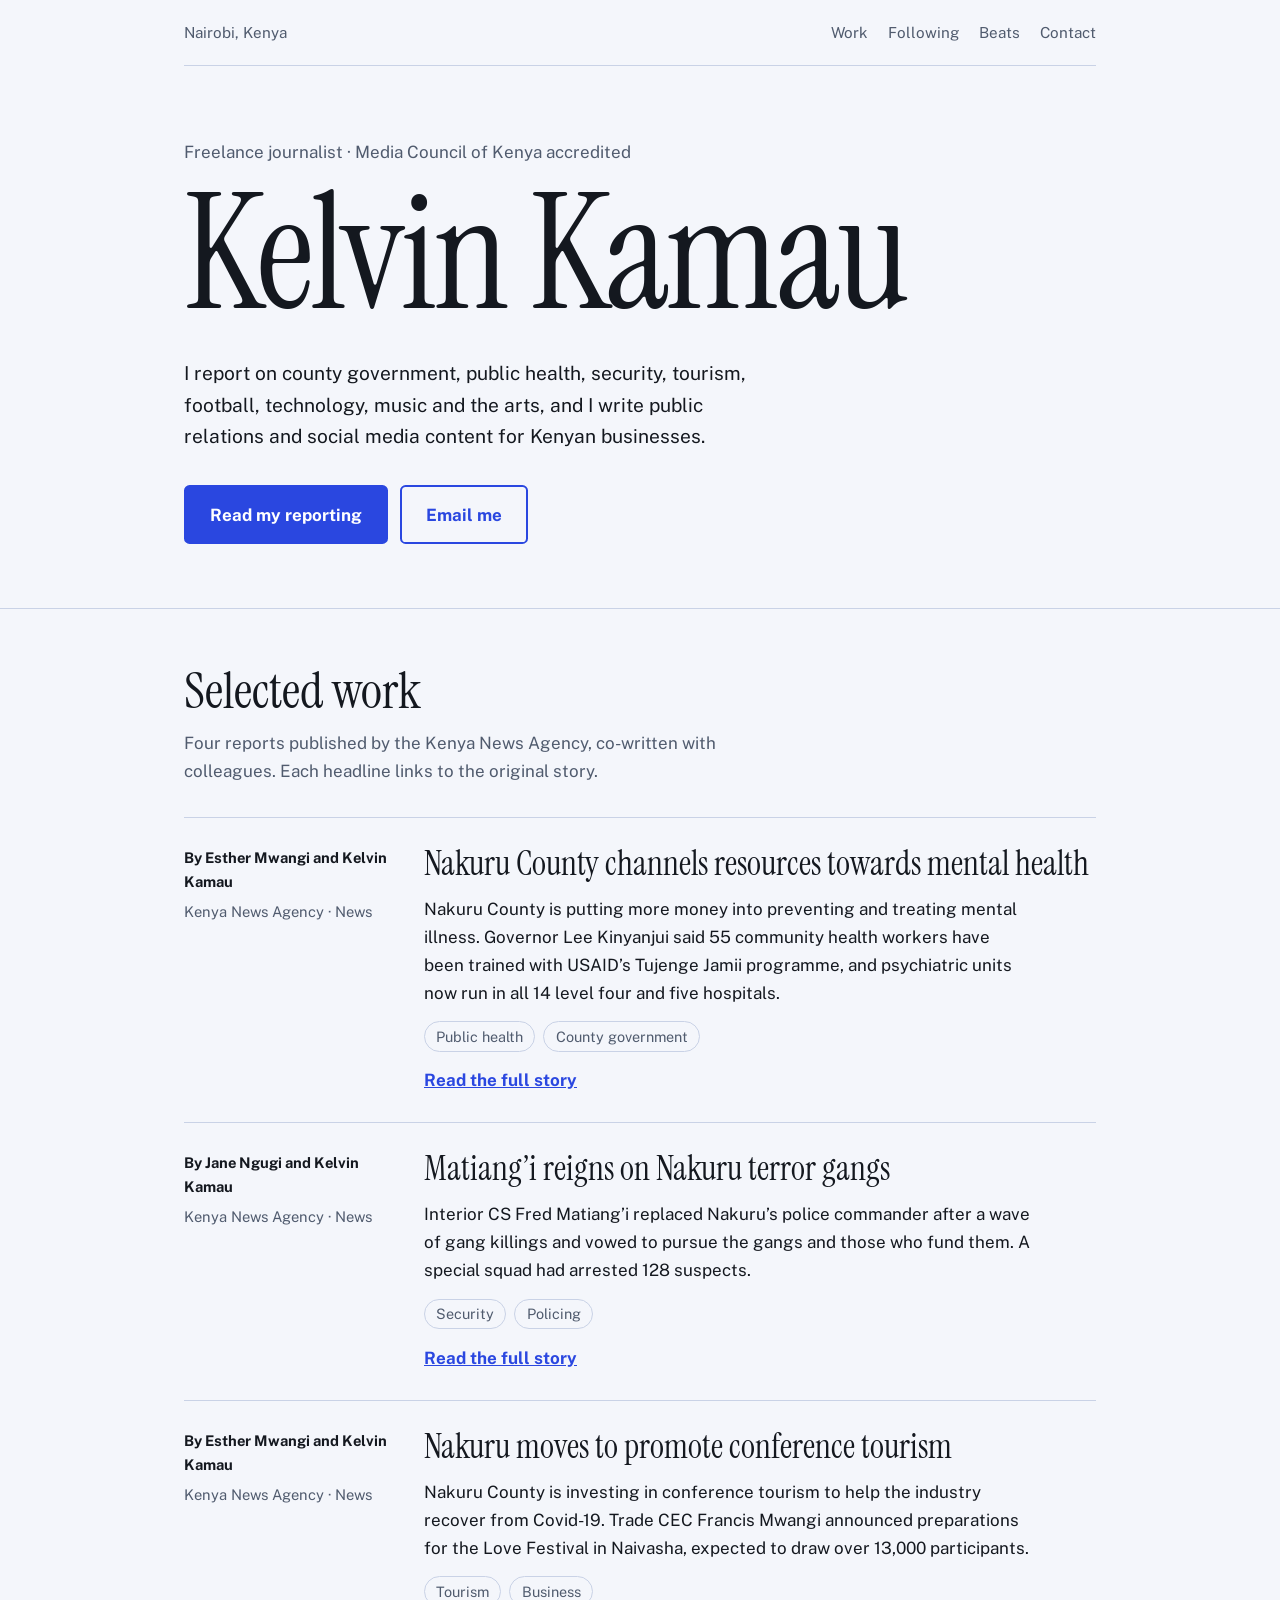
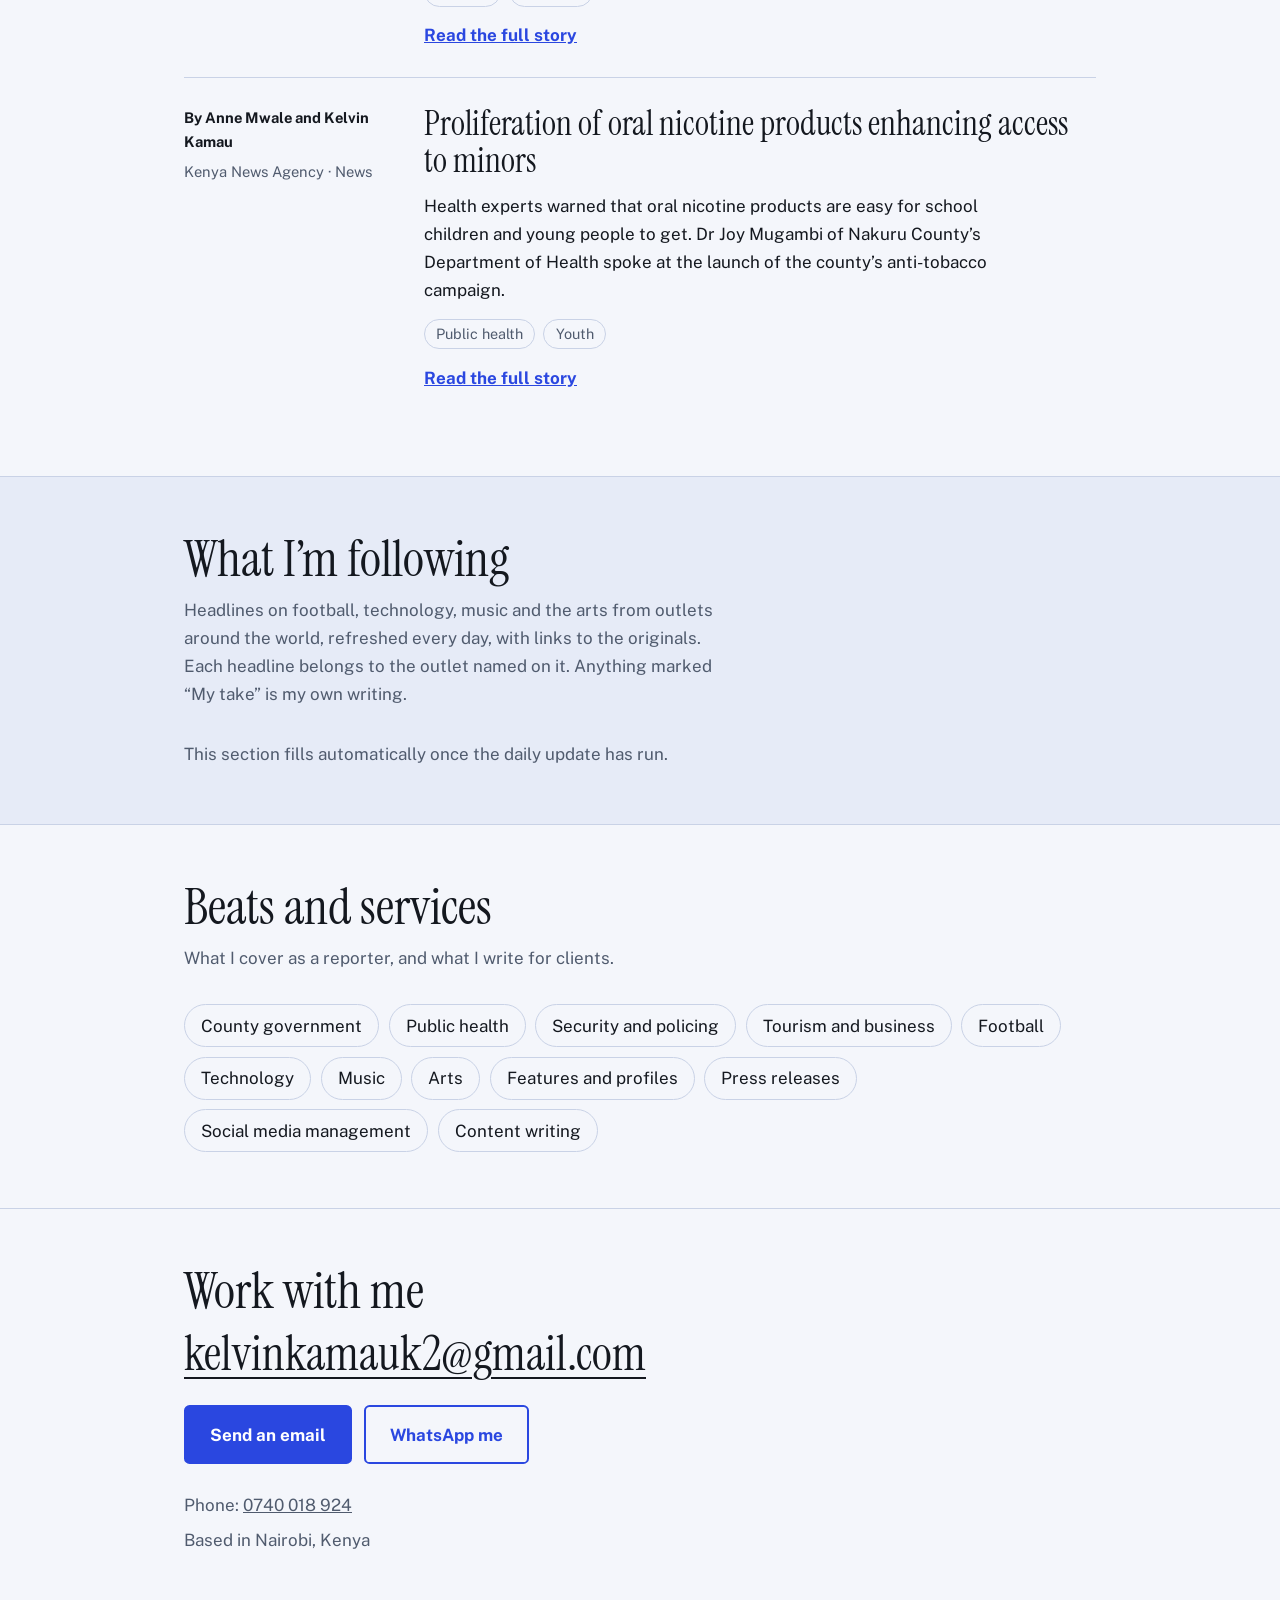
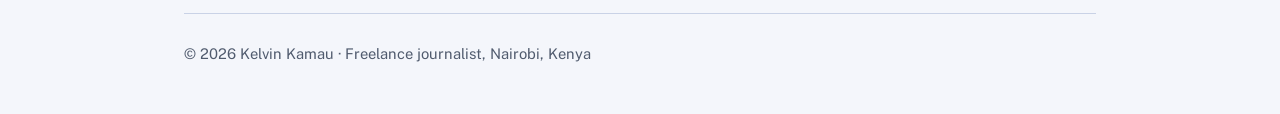
==== index (1).html @ dce63527 "Add files via upload" ====
<!DOCTYPE html>
<html lang="en">
<head>
<meta charset="utf-8">
<meta name="viewport" content="width=device-width, initial-scale=1, viewport-fit=cover">
<title>Kelvin Kamau | Freelance Journalist, Nairobi</title>
<meta name="description" content="Kelvin Kamau is an MCK-accredited freelance journalist based in Nairobi, Kenya. News, features and PR content.">
<meta name="theme-color" content="#2A47E0">
<meta property="og:type" content="website">
<meta property="og:title" content="Kelvin Kamau | Freelance Journalist, Nairobi">
<meta property="og:description" content="MCK-accredited freelance journalist in Nairobi, Kenya. News, features and PR content.">
<link rel="icon" href="data:image/svg+xml,%3Csvg xmlns='http://www.w3.org/2000/svg' viewBox='0 0 100 100'%3E%3Ctext y='.9em' font-size='90'%3E📰%3C/text%3E%3C/svg%3E">
<link rel="preconnect" href="https://fonts.googleapis.com">
<link rel="preconnect" href="https://fonts.gstatic.com" crossorigin>
<link href="https://fonts.googleapis.com/css2?family=Instrument+Serif:ital@0;1&family=Public+Sans:wght@400;500;700&display=swap" rel="stylesheet">
<link rel="stylesheet" href="style.css">
</head>
<body>
<a class="skip" href="#work">Skip to selected work</a>
<div class="wrap">
  <div class="bar">
    <span>Nairobi, Kenya</span>
    <nav aria-label="Page sections"><a href="#work">Work</a><a href="#news">Following</a><a href="#beats">Beats</a><a href="#support" id="nav-support" hidden>Support</a><a href="#contact">Contact</a></nav>
  </div>
  <header class="hero">
    <p class="role">Freelance journalist · Media Council of Kenya accredited</p>
    <h1>Kelvin Kamau</h1>
    <p class="lead">I report on county government, public health, security, tourism, football, technology, music and the arts, and I write public relations and social media content for Kenyan businesses.</p>
    <div class="btns">
      <a class="btn" href="#work">Read my reporting</a>
      <a class="btn alt" href="mailto:kelvinkamauk2@gmail.com?subject=Project%20enquiry">Email me</a>
    </div>
  </header>
</div>

<main>
<section id="work">
  <div class="wrap">
    <h2>Selected work</h2>
    <p class="sub">Four reports published by the Kenya News Agency, co-written with colleagues. Each headline links to the original story.</p>
    <p id="status" class="status" role="status"></p>
    <div class="chips" id="work-chips" aria-label="Filter my stories"></div>
    <div id="stories"></div>
    <noscript>
      <ul>
        <li><a href="https://www.kenyanews.go.ke/nakuru-county-channels-resources-towards-mental-health/">Nakuru County channels resources towards mental health</a></li>
        <li><a href="https://www.kenyanews.go.ke/kasarani-ocpd-appointed-nakuru-commander-over-escalating-criminal-activities/">Matiang’i reigns on Nakuru terror gangs</a></li>
        <li><a href="https://www.kenyanews.go.ke/nakuru-moves-to-promote-conference-tourism/">Nakuru moves to promote conference tourism</a></li>
        <li><a href="https://www.kenyanews.go.ke/proliferation-of-oral-nicotine-products-enhancing-access-to-minors/">Proliferation of oral nicotine products enhancing access to minors</a></li>
      </ul>
    </noscript>
  </div>
</section>

<section class="panel" id="news">
  <div class="wrap">
    <h2>What I’m following</h2>
    <p class="sub">Headlines on football, technology, music and the arts from outlets around the world, refreshed every day, with links to the originals. Each headline belongs to the outlet named on it. Anything marked “My take” is my own writing.</p>
    <p id="news-updated" class="status"></p>
    <div class="chips" id="news-chips" aria-label="Filter the headlines"></div>
    <div id="news-list"></div>
  </div>
</section>

<section id="beats">
  <div class="wrap">
    <h2>Beats and services</h2>
    <p class="sub">What I cover as a reporter, and what I write for clients.</p>
    <ul class="beats">
      <li>County government</li><li>Public health</li><li>Security and policing</li><li>Tourism and business</li><li>Football</li><li>Technology</li><li>Music</li><li>Arts</li><li>Features and profiles</li><li>Press releases</li><li>Social media management</li><li>Content writing</li>
    </ul>
  </div>
</section>

<section class="panel" id="support" hidden>
  <div class="wrap">
    <h2>Support my work</h2>
    <p class="sub">If my reporting or my daily news picks help you, you can leave a tip. It's optional and always appreciated.</p>
    <div class="donate" id="donate-options"></div>
  </div>
</section>

<section class="contact" id="contact">
  <div class="wrap">
    <h2>Work with me</h2>
    <p class="big"><a href="mailto:kelvinkamauk2@gmail.com?subject=Project%20enquiry">kelvinkamauk2@gmail.com</a></p>
    <div class="btns">
      <a class="btn" href="mailto:kelvinkamauk2@gmail.com?subject=Project%20enquiry">Send an email</a>
      <a class="btn alt" href="https://wa.me/254740018924" target="_blank" rel="noopener">WhatsApp me</a>
    </div>
    <ul>
      <li>Phone: <a href="tel:+254740018924">0740 018 924</a></li>
      <li>Based in Nairobi, Kenya</li>
    </ul>
  </div>
</section>
</main>

<div class="wrap"><footer>© 2026 Kelvin Kamau · Freelance journalist, Nairobi, Kenya</footer></div>

<script src="script.js" defer></script>
</body>
</html>
---- style.css ----
:root{
  --bg:#F4F6FB; --panel:#E6EBF7; --ink:#14181F; --muted:#505B6E; --rule:#C9D2E6;
  --accent:#2A47E0; --on-accent:#FFFFFF; --mark:#F5E050;
  --serif:"Instrument Serif",Georgia,"Times New Roman",serif;
  --sans:"Public Sans","Helvetica Neue",Arial,sans-serif;
  box-sizing:border-box;
  padding-top:env(safe-area-inset-top,0px);
  padding-bottom:env(safe-area-inset-bottom,0px);
}
@media (prefers-color-scheme: dark){
  :root:not([data-theme="light"]){
    --bg:#0E1220; --panel:#171D33; --ink:#EEF1FA; --muted:#A3AEC7; --rule:#2B3454;
    --accent:#8EA2FF; --on-accent:#0E1220; --mark:#F5E050; color-scheme:dark;
  }
}
:root[data-theme="dark"]{
  --bg:#0E1220; --panel:#171D33; --ink:#EEF1FA; --muted:#A3AEC7; --rule:#2B3454;
  --accent:#8EA2FF; --on-accent:#0E1220; --mark:#F5E050; color-scheme:dark;
}
html{scroll-padding-top:env(safe-area-inset-top,0px);scroll-behavior:smooth}
*,*::before,*::after{box-sizing:inherit}
body{margin:0;background:var(--bg);color:var(--ink);font-family:var(--sans);font-size:1.0625rem;line-height:1.65}
.wrap{max-width:60rem;margin:0 auto;padding:0 1.5rem}
a{color:inherit}
:focus-visible{outline:3px solid var(--mark);outline-offset:3px}
.skip{position:absolute;left:-999px;top:0;background:var(--accent);color:var(--on-accent);padding:.6rem 1rem;z-index:10}
.skip:focus{left:1rem}

.bar{display:flex;justify-content:space-between;flex-wrap:wrap;gap:.5rem 1.5rem;padding:1.25rem 0;border-bottom:1px solid var(--rule);font-size:.95rem;color:var(--muted)}
.bar nav{display:flex;gap:1.25rem}
.bar a{text-decoration:none}
.bar a:hover{color:var(--accent)}

header.hero{padding:4.5rem 0 4rem}
.hero .role{margin:0 0 1rem;color:var(--muted)}
.hero h1{font-family:var(--serif);font-weight:400;font-size:clamp(4rem,17vw,10rem);line-height:.9;letter-spacing:-.02em;margin:0}
.hero .lead{max-width:36rem;margin:2rem 0 2rem;font-size:1.2rem}
.btns{display:flex;flex-wrap:wrap;gap:.75rem}
.btn{display:inline-block;font-weight:700;background:var(--accent);color:var(--on-accent);padding:.85rem 1.5rem;border-radius:.35rem;text-decoration:none;border:2px solid var(--accent);transition:transform .15s}
.btn.alt{background:transparent;color:var(--accent)}
.btn:hover{transform:translateY(-2px)}

section{padding:3.5rem 0;border-top:1px solid var(--rule)}
section.panel{background:var(--panel)}
h2{font-family:var(--serif);font-weight:400;font-size:clamp(2.2rem,6vw,3.2rem);line-height:1;margin:0 0 .75rem}
.sub{margin:0 0 2rem;color:var(--muted);max-width:34rem}

.story{display:grid;grid-template-columns:13rem 1fr;gap:.5rem 2rem;padding:1.75rem 0;border-top:1px solid var(--rule)}
.story .side{font-size:.92rem;color:var(--muted)}
.story .side p{margin:0 0 .35rem}
.story .side strong{display:block;color:var(--ink);font-weight:700}
.story h3{font-family:var(--serif);font-weight:400;font-size:clamp(1.6rem,4vw,2.1rem);line-height:1.1;margin:0 0 .75rem}
.story h3 a{text-decoration:none;background:linear-gradient(var(--mark),var(--mark)) 0 100%/0 .35em no-repeat;transition:background-size .2s}
.story h3 a:hover{background-size:100% .35em;color:var(--ink)}
.story p.sum{margin:0 0 .9rem;max-width:38rem}
.tags{display:flex;flex-wrap:wrap;gap:.5rem;padding:0;margin:0;list-style:none}
.tags li{border:1px solid var(--rule);padding:.15rem .7rem;border-radius:2rem;font-size:.9rem;color:var(--muted)}
.read{display:inline-block;margin-top:.9rem;font-weight:700;color:var(--accent)}

.beats{display:flex;flex-wrap:wrap;gap:.6rem;padding:0;margin:0;list-style:none}
.beats li{background:var(--bg);border:1px solid var(--rule);padding:.4rem 1rem;border-radius:2rem}

.contact .big{font-family:var(--serif);font-size:clamp(1.8rem,6vw,3rem);line-height:1.1;margin:0 0 1.5rem;word-break:break-word}
.contact .big a{text-decoration-thickness:2px;text-underline-offset:.15em}
.contact ul{list-style:none;padding:0;margin:1.5rem 0 0;color:var(--muted)}
.contact li{padding:.2rem 0}
footer{padding:1.75rem 0 3rem;border-top:1px solid var(--rule);color:var(--muted);font-size:.92rem}
.status{margin:0 0 1rem;color:var(--muted);font-size:.95rem}
.status:empty{display:none}
.chips{display:flex;flex-wrap:wrap;gap:.5rem;margin:0 0 1.5rem}
.chips:empty{display:none}
.chip{font:inherit;font-size:.95rem;font-weight:500;cursor:pointer;background:transparent;color:var(--ink);border:1px solid var(--rule);padding:.3rem .95rem;border-radius:2rem}
.chip:hover{border-color:var(--accent)}
.chip[aria-pressed="true"]{background:var(--accent);border-color:var(--accent);color:var(--on-accent)}
.item{padding:1.25rem 0;border-top:1px solid var(--rule)}
.item h3{font-family:var(--serif);font-weight:400;font-size:clamp(1.35rem,3.5vw,1.7rem);line-height:1.15;margin:0 0 .35rem}
.item h3 a{text-decoration-thickness:1px;text-underline-offset:.15em}
.item h3 a:hover{color:var(--accent)}
.item .meta{margin:0 0 .5rem;color:var(--muted);font-size:.92rem}
.item p.sum{margin:0;max-width:40rem}
.take{margin:.75rem 0 0;padding:.1rem 0 .1rem 1rem;border-left:4px solid var(--mark);max-width:40rem}
.take strong{font-weight:700}
.empty{color:var(--muted);margin:0}
[hidden]{display:none!important}
.donate{display:grid;gap:1.25rem;grid-template-columns:repeat(auto-fit,minmax(16rem,1fr))}
.pay{background:var(--bg);border:1px solid var(--rule);border-radius:.5rem;padding:1.25rem}
.pay h3{font-family:var(--serif);font-weight:400;font-size:1.6rem;line-height:1.1;margin:0 0 .75rem}
.pay p{margin:0 0 1rem;color:var(--muted)}
.pay dl{margin:0}
.pay .row{padding:.4rem 0;border-top:1px solid var(--rule)}
.pay dt{font-size:.85rem;color:var(--muted)}
.pay dd{margin:0;font-weight:500;word-break:break-word;display:flex;flex-wrap:wrap;gap:.5rem;align-items:center}
.copy{font:inherit;font-size:.85rem;cursor:pointer;background:transparent;color:var(--accent);border:1px solid var(--rule);border-radius:2rem;padding:.1rem .7rem}
.copy:hover{border-color:var(--accent)}
@media (max-width:42rem){.story{grid-template-columns:1fr}}
@media (prefers-reduced-motion:reduce){html{scroll-behavior:auto}.btn,.story h3 a{transition:none}}
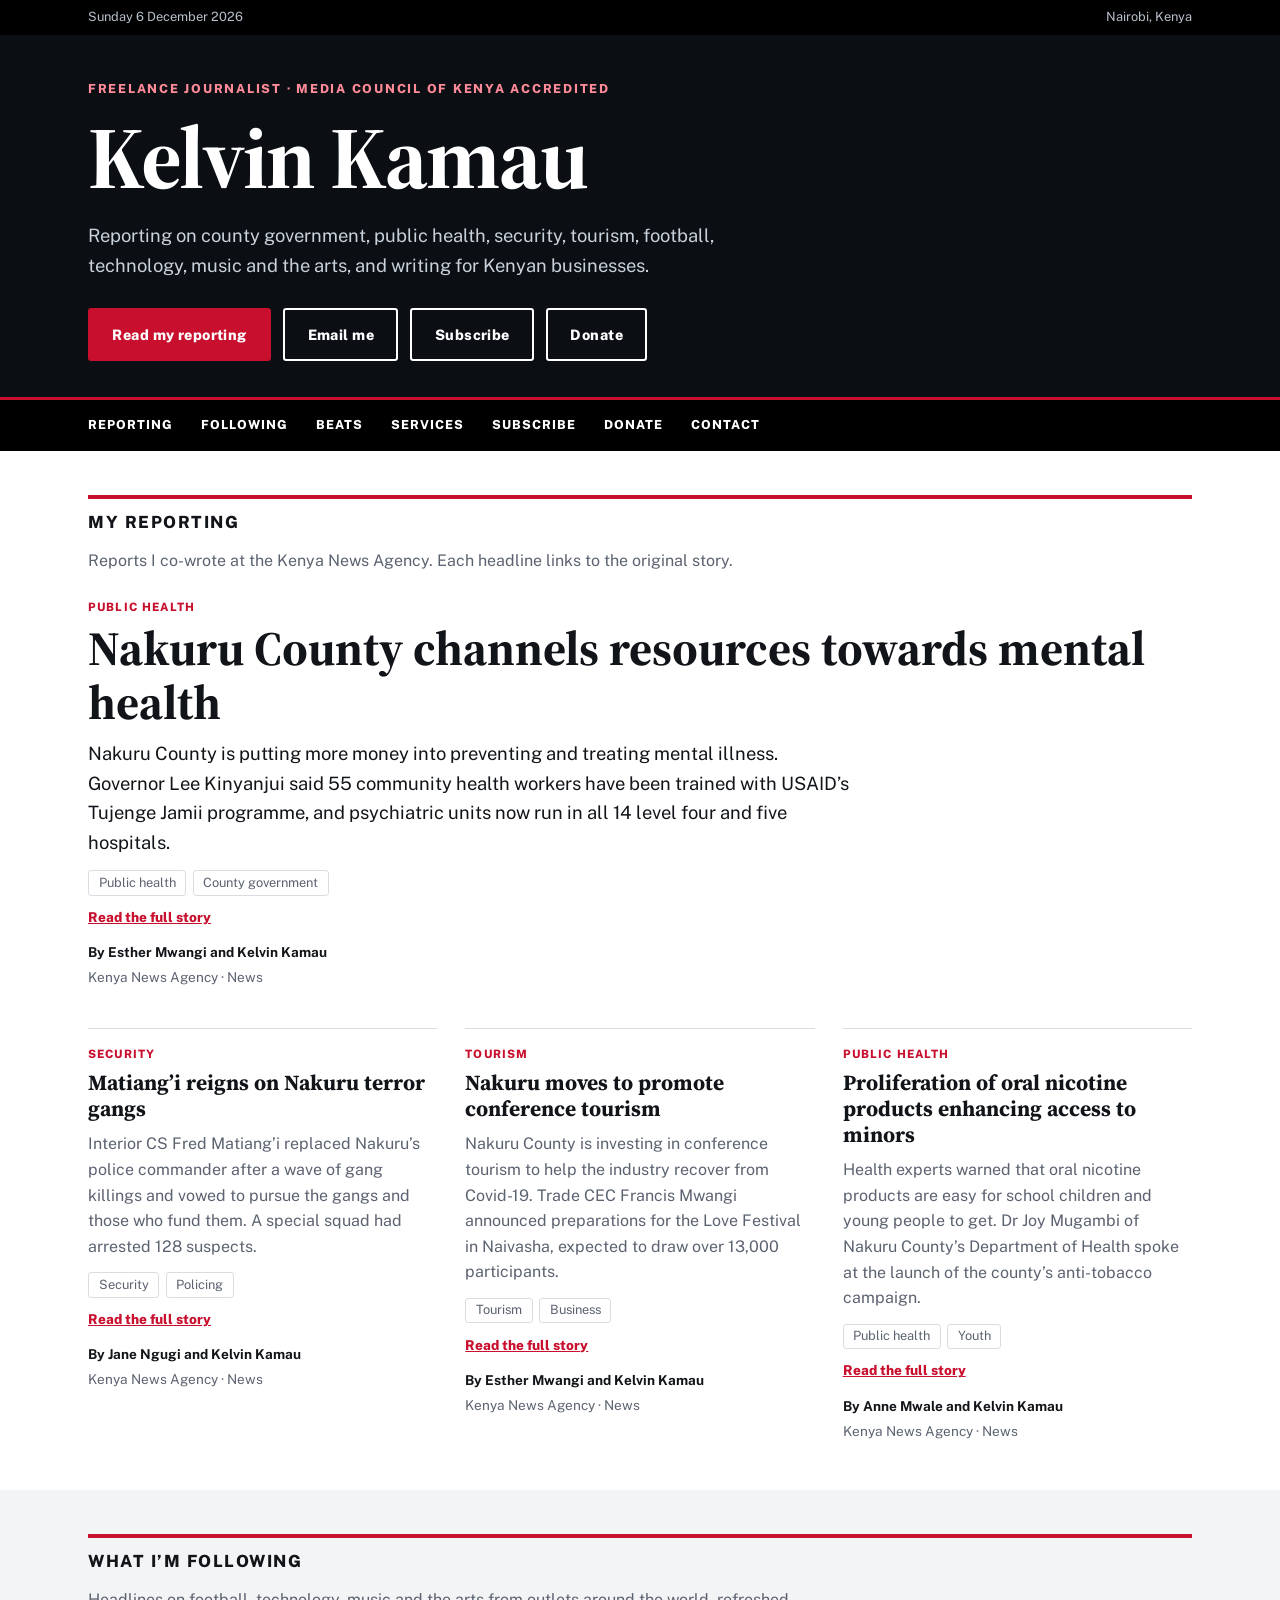
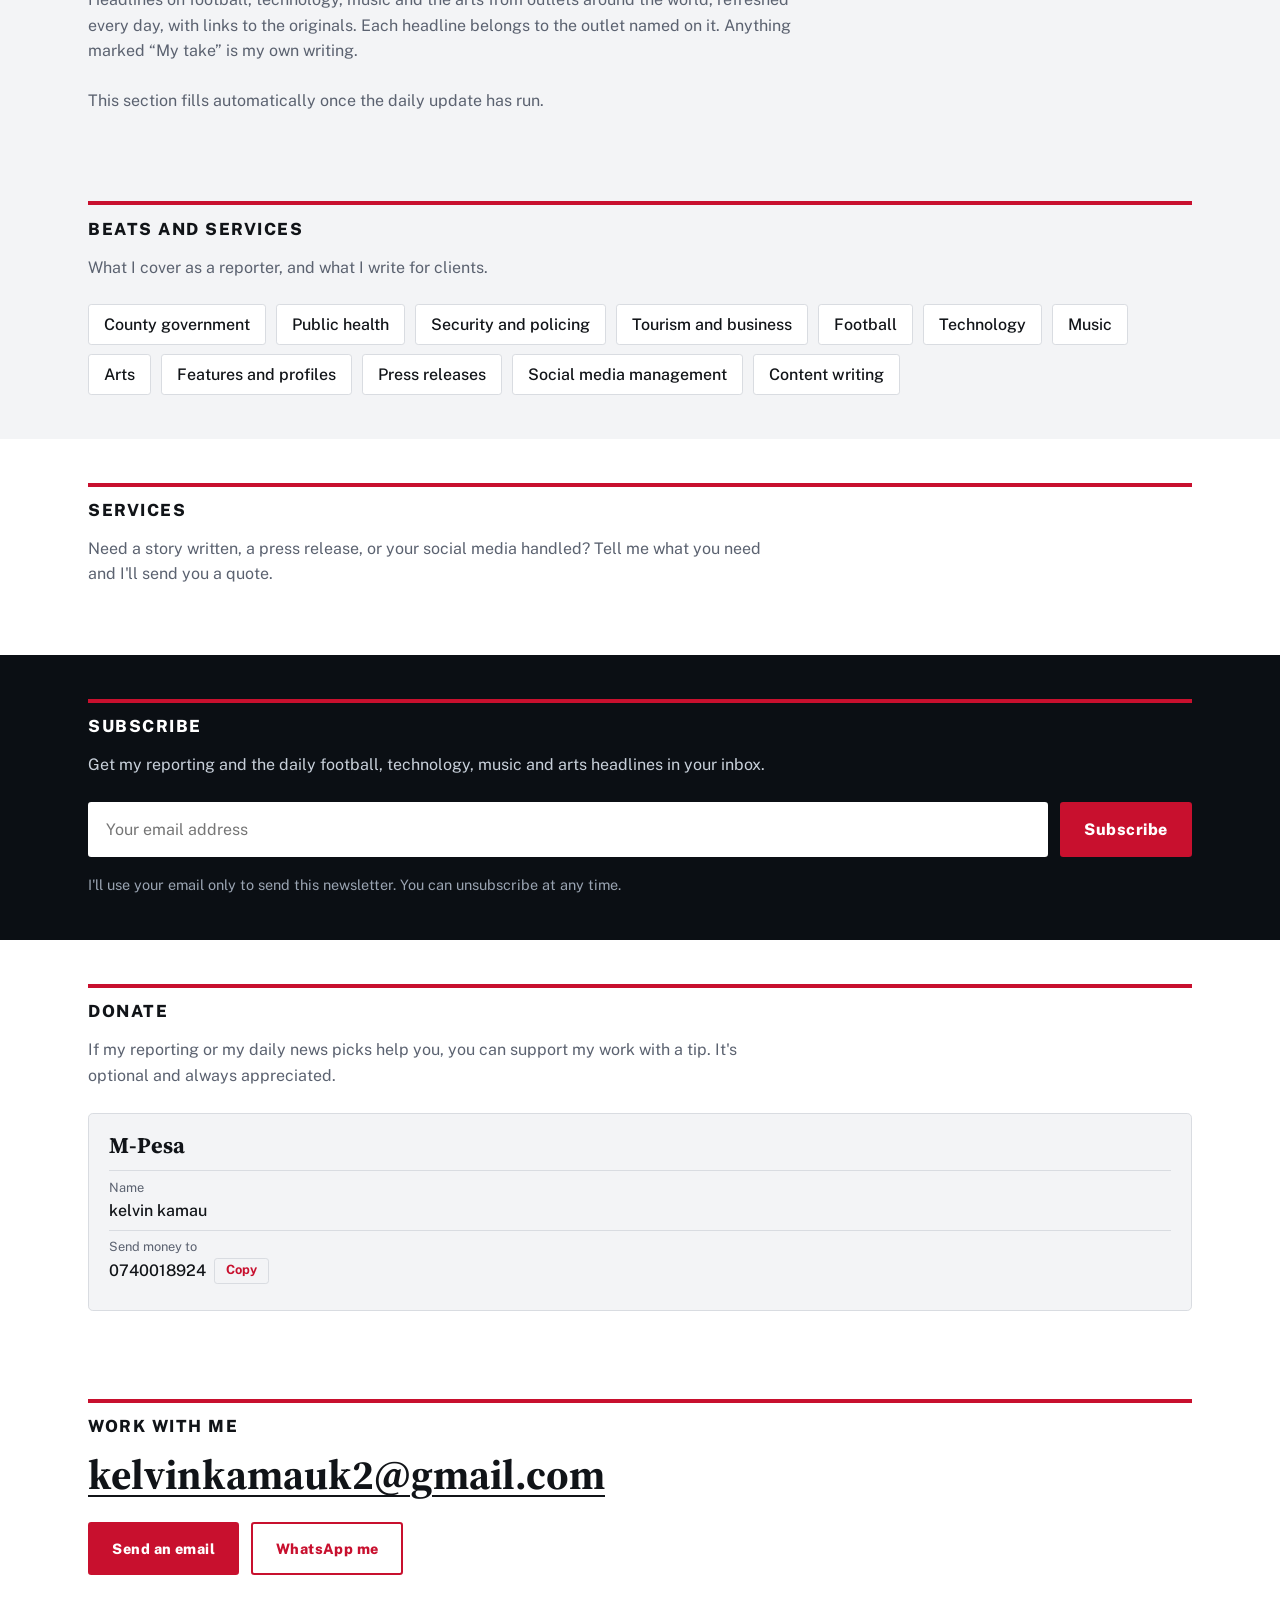
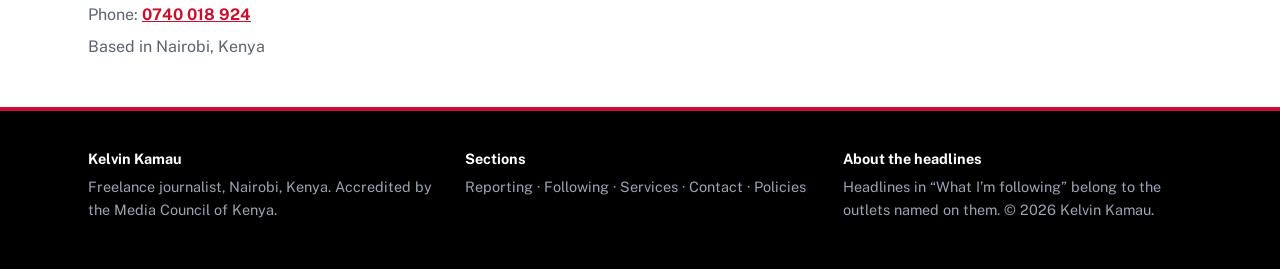
==== commit 7db68a24: "Add files via upload" ====
--- a/index (1).html
+++ b/index (1).html
@@ -5,39 +5,49 @@
 <meta name="viewport" content="width=device-width, initial-scale=1, viewport-fit=cover">
 <title>Kelvin Kamau | Freelance Journalist, Nairobi</title>
 <meta name="description" content="Kelvin Kamau is an MCK-accredited freelance journalist based in Nairobi, Kenya. News, features and PR content.">
-<meta name="theme-color" content="#2A47E0">
+<meta name="theme-color" content="#0B0F14">
 <meta property="og:type" content="website">
 <meta property="og:title" content="Kelvin Kamau | Freelance Journalist, Nairobi">
 <meta property="og:description" content="MCK-accredited freelance journalist in Nairobi, Kenya. News, features and PR content.">
 <link rel="icon" href="data:image/svg+xml,%3Csvg xmlns='http://www.w3.org/2000/svg' viewBox='0 0 100 100'%3E%3Ctext y='.9em' font-size='90'%3E📰%3C/text%3E%3C/svg%3E">
 <link rel="preconnect" href="https://fonts.googleapis.com">
 <link rel="preconnect" href="https://fonts.gstatic.com" crossorigin>
-<link href="https://fonts.googleapis.com/css2?family=Instrument+Serif:ital@0;1&family=Public+Sans:wght@400;500;700&display=swap" rel="stylesheet">
+<link href="https://fonts.googleapis.com/css2?family=Public+Sans:wght@400;500;700;800&family=Source+Serif+4:wght@400;600;700&display=swap" rel="stylesheet">
 <link rel="stylesheet" href="style.css">
+<script type="application/ld+json">
+{"@context":"https://schema.org","@type":"Person","name":"Kelvin Kamau","jobTitle":"Freelance journalist","url":"https://kelvinkamauk2-max.github.io/KELVINN/","homeLocation":{"@type":"Place","name":"Nairobi, Kenya"},"knowsAbout":["County government","Public health","Security","Tourism","Football","Technology","Music","Arts"]}
+</script>
 </head>
 <body>
-<a class="skip" href="#work">Skip to selected work</a>
-<div class="wrap">
-  <div class="bar">
-    <span>Nairobi, Kenya</span>
-    <nav aria-label="Page sections"><a href="#work">Work</a><a href="#news">Following</a><a href="#beats">Beats</a><a href="#support" id="nav-support" hidden>Support</a><a href="#contact">Contact</a></nav>
+<a class="skip" href="#work">Skip to my reporting</a>
+
+<header class="masthead">
+  <div class="topbar">
+    <div class="wrap topbar-in"><span id="today"></span><span>Nairobi, Kenya</span></div>
   </div>
-  <header class="hero">
+  <div class="wrap brand">
     <p class="role">Freelance journalist · Media Council of Kenya accredited</p>
     <h1>Kelvin Kamau</h1>
-    <p class="lead">I report on county government, public health, security, tourism, football, technology, music and the arts, and I write public relations and social media content for Kenyan businesses.</p>
+    <p class="lead">Reporting on county government, public health, security, tourism, football, technology, music and the arts, and writing for Kenyan businesses.</p>
     <div class="btns">
       <a class="btn" href="#work">Read my reporting</a>
       <a class="btn alt" href="mailto:kelvinkamauk2@gmail.com?subject=Project%20enquiry">Email me</a>
+      <a class="btn alt" href="#subscribe" id="hero-subscribe" hidden>Subscribe</a>
+      <a class="btn alt" href="#support" id="hero-donate" hidden>Donate</a>
     </div>
-  </header>
-</div>
+  </div>
+  <nav class="mainnav" aria-label="Page sections">
+    <div class="wrap">
+      <a href="#work">Reporting</a><a href="#news">Following</a><a href="#archive" id="nav-archive" hidden>Archive</a><a href="#beats">Beats</a><a href="#services">Services</a><a href="#subscribe" id="nav-subscribe" hidden>Subscribe</a><a href="#support" id="nav-support" hidden>Donate</a><a href="#contact">Contact</a>
+    </div>
+  </nav>
+</header>
 
 <main>
 <section id="work">
   <div class="wrap">
-    <h2>Selected work</h2>
-    <p class="sub">Four reports published by the Kenya News Agency, co-written with colleagues. Each headline links to the original story.</p>
+    <h2>My reporting</h2>
+    <p class="sub">Reports I co-wrote at the Kenya News Agency. Each headline links to the original story.</p>
     <p id="status" class="status" role="status"></p>
     <div class="chips" id="work-chips" aria-label="Filter my stories"></div>
     <div id="stories"></div>
@@ -57,12 +67,23 @@
     <h2>What I’m following</h2>
     <p class="sub">Headlines on football, technology, music and the arts from outlets around the world, refreshed every day, with links to the originals. Each headline belongs to the outlet named on it. Anything marked “My take” is my own writing.</p>
     <p id="news-updated" class="status"></p>
+    <div class="sponsor" id="sponsor-slot" hidden></div>
     <div class="chips" id="news-chips" aria-label="Filter the headlines"></div>
     <div id="news-list"></div>
   </div>
 </section>
 
-<section id="beats">
+<section id="archive" hidden>
+  <div class="wrap">
+    <h2>News archive</h2>
+    <p class="sub">Each day's headlines are saved automatically. Pick a day to read it.</p>
+    <label class="pick">Day <select id="archive-date"></select></label>
+    <div class="chips" id="archive-chips" aria-label="Filter the archive"></div>
+    <div id="archive-list"></div>
+  </div>
+</section>
+
+<section class="panel" id="beats">
   <div class="wrap">
     <h2>Beats and services</h2>
     <p class="sub">What I cover as a reporter, and what I write for clients.</p>
@@ -72,10 +93,49 @@
   </div>
 </section>
 
-<section class="panel" id="support" hidden>
+<section id="services">
   <div class="wrap">
-    <h2>Support my work</h2>
-    <p class="sub">If my reporting or my daily news picks help you, you can leave a tip. It's optional and always appreciated.</p>
+    <h2>Services</h2>
+    <p class="sub">Need a story written, a press release, or your social media handled? Tell me what you need and I'll send you a quote.</p>
+    <div class="donate" id="services-list"></div>
+  </div>
+</section>
+
+<section class="panel" id="about" hidden>
+  <div class="wrap">
+    <h2>About</h2>
+    <div id="about-box"></div>
+  </div>
+</section>
+
+<section id="testimonials" hidden>
+  <div class="wrap">
+    <h2>What clients say</h2>
+    <div class="donate" id="testimonials-list"></div>
+  </div>
+</section>
+
+<section class="panel" id="advertise" hidden>
+  <div class="wrap">
+    <h2>Advertise and sponsor</h2>
+    <p class="sub" id="advertise-intro">Reach readers of my reporting and daily news picks.</p>
+    <div class="donate" id="advertise-list"></div>
+    <p class="sub">Sponsored content is always labelled as sponsored, and sponsors do not control my reporting.</p>
+  </div>
+</section>
+
+<section id="subscribe" hidden>
+  <div class="wrap">
+    <h2>Subscribe</h2>
+    <p class="sub">Get my reporting and the daily football, technology, music and arts headlines in your inbox.</p>
+    <div id="subscribe-box"></div>
+  </div>
+</section>
+
+<section id="support" hidden>
+  <div class="wrap">
+    <h2>Donate</h2>
+    <p class="sub">If my reporting or my daily news picks help you, you can support my work with a tip. It's optional and always appreciated.</p>
     <div class="donate" id="donate-options"></div>
   </div>
 </section>
@@ -88,7 +148,7 @@
       <a class="btn" href="mailto:kelvinkamauk2@gmail.com?subject=Project%20enquiry">Send an email</a>
       <a class="btn alt" href="https://wa.me/254740018924" target="_blank" rel="noopener">WhatsApp me</a>
     </div>
-    <ul>
+    <ul class="details">
       <li>Phone: <a href="tel:+254740018924">0740 018 924</a></li>
       <li>Based in Nairobi, Kenya</li>
     </ul>
@@ -96,8 +156,28 @@
 </section>
 </main>
 
-<div class="wrap"><footer>© 2026 Kelvin Kamau · Freelance journalist, Nairobi, Kenya</footer></div>
+<footer class="site-footer">
+  <div class="wrap foot">
+    <div>
+      <strong>Kelvin Kamau</strong>
+      <p>Freelance journalist, Nairobi, Kenya. Accredited by the Media Council of Kenya.</p>
+    </div>
+    <div>
+      <strong>Sections</strong>
+      <p><a href="#work">Reporting</a> · <a href="#news">Following</a> · <a href="#services">Services</a> · <a href="#contact">Contact</a> · <a href="policies.html">Policies</a></p>
+    </div>
+    <div id="social-col" hidden>
+      <strong>Follow</strong>
+      <p id="social-links"></p>
+    </div>
+    <div>
+      <strong>About the headlines</strong>
+      <p>Headlines in “What I’m following” belong to the outlets named on them. © 2026 Kelvin Kamau.</p>
+    </div>
+  </div>
+</footer>
 
+<script src="settings.js"></script>
 <script src="script.js" defer></script>
 </body>
 </html>
--- a/style.css
+++ b/style.css
@@ -1,7 +1,7 @@
 :root{
-  --bg:#F4F6FB; --panel:#E6EBF7; --ink:#14181F; --muted:#505B6E; --rule:#C9D2E6;
-  --accent:#2A47E0; --on-accent:#FFFFFF; --mark:#F5E050;
-  --serif:"Instrument Serif",Georgia,"Times New Roman",serif;
+  --bg:#FFFFFF; --panel:#F3F4F6; --ink:#111418; --muted:#5B6270; --rule:#D9DCE1;
+  --accent:#C8102E; --accent-text:#C8102E; --on-accent:#FFFFFF; --mark:#FFD84D;
+  --serif:"Source Serif 4",Georgia,"Times New Roman",serif;
   --sans:"Public Sans","Helvetica Neue",Arial,sans-serif;
   box-sizing:border-box;
   padding-top:env(safe-area-inset-top,0px);
@@ -9,88 +9,156 @@
 }
 @media (prefers-color-scheme: dark){
   :root:not([data-theme="light"]){
-    --bg:#0E1220; --panel:#171D33; --ink:#EEF1FA; --muted:#A3AEC7; --rule:#2B3454;
-    --accent:#8EA2FF; --on-accent:#0E1220; --mark:#F5E050; color-scheme:dark;
+    --bg:#0D1117; --panel:#161B22; --ink:#F0F3F6; --muted:#9AA4B2; --rule:#2B323C;
+    --accent:#E02D44; --accent-text:#FF6B7D; color-scheme:dark;
   }
 }
 :root[data-theme="dark"]{
-  --bg:#0E1220; --panel:#171D33; --ink:#EEF1FA; --muted:#A3AEC7; --rule:#2B3454;
-  --accent:#8EA2FF; --on-accent:#0E1220; --mark:#F5E050; color-scheme:dark;
+  --bg:#0D1117; --panel:#161B22; --ink:#F0F3F6; --muted:#9AA4B2; --rule:#2B323C;
+  --accent:#E02D44; --accent-text:#FF6B7D; color-scheme:dark;
 }
-html{scroll-padding-top:env(safe-area-inset-top,0px);scroll-behavior:smooth}
+html{scroll-padding-top:4rem;scroll-behavior:smooth}
 *,*::before,*::after{box-sizing:inherit}
-body{margin:0;background:var(--bg);color:var(--ink);font-family:var(--sans);font-size:1.0625rem;line-height:1.65}
-.wrap{max-width:60rem;margin:0 auto;padding:0 1.5rem}
+body{margin:0;background:var(--bg);color:var(--ink);font-family:var(--sans);font-size:1rem;line-height:1.6}
+.wrap{max-width:72rem;margin:0 auto;padding:0 1.5rem}
 a{color:inherit}
 :focus-visible{outline:3px solid var(--mark);outline-offset:3px}
-.skip{position:absolute;left:-999px;top:0;background:var(--accent);color:var(--on-accent);padding:.6rem 1rem;z-index:10}
+[hidden]{display:none!important}
+.skip{position:absolute;left:-999px;top:0;background:var(--accent);color:var(--on-accent);padding:.6rem 1rem;z-index:20}
 .skip:focus{left:1rem}
 
-.bar{display:flex;justify-content:space-between;flex-wrap:wrap;gap:.5rem 1.5rem;padding:1.25rem 0;border-bottom:1px solid var(--rule);font-size:.95rem;color:var(--muted)}
-.bar nav{display:flex;gap:1.25rem}
-.bar a{text-decoration:none}
-.bar a:hover{color:var(--accent)}
+/* ---------- Masthead ---------- */
+.masthead{background:#0B0F14;color:#fff}
+.topbar{background:#000;color:#B8C0CC;font-size:.8rem}
+.topbar-in{display:flex;justify-content:space-between;gap:1rem;padding-top:.45rem;padding-bottom:.45rem}
+.brand{padding-top:2.75rem;padding-bottom:2.25rem}
+.role{margin:0 0 .9rem;font-size:.78rem;font-weight:800;letter-spacing:.14em;text-transform:uppercase;color:#FF8A98}
+.brand h1{font-family:var(--serif);font-weight:700;font-size:clamp(2.8rem,9vw,5.5rem);line-height:1;letter-spacing:-.02em;margin:0}
+.lead{max-width:40rem;margin:1.25rem 0 1.75rem;font-size:1.15rem;color:#C9D1DB}
+nav.mainnav{background:#000;border-top:3px solid var(--accent);position:sticky;top:0;z-index:10}
+nav.mainnav .wrap{display:flex;gap:0 1.75rem;overflow-x:auto;scrollbar-width:none}
+nav.mainnav a{color:#fff;text-decoration:none;font-weight:800;font-size:.78rem;letter-spacing:.08em;text-transform:uppercase;padding:.95rem 0 .8rem;white-space:nowrap;border-bottom:3px solid transparent}
+nav.mainnav a:hover{border-bottom-color:var(--accent)}
 
-header.hero{padding:4.5rem 0 4rem}
-.hero .role{margin:0 0 1rem;color:var(--muted)}
-.hero h1{font-family:var(--serif);font-weight:400;font-size:clamp(4rem,17vw,10rem);line-height:.9;letter-spacing:-.02em;margin:0}
-.hero .lead{max-width:36rem;margin:2rem 0 2rem;font-size:1.2rem}
+/* ---------- Buttons ---------- */
 .btns{display:flex;flex-wrap:wrap;gap:.75rem}
-.btn{display:inline-block;font-weight:700;background:var(--accent);color:var(--on-accent);padding:.85rem 1.5rem;border-radius:.35rem;text-decoration:none;border:2px solid var(--accent);transition:transform .15s}
-.btn.alt{background:transparent;color:var(--accent)}
+.btn{display:inline-block;font-family:var(--sans);font-weight:800;font-size:.9rem;letter-spacing:.03em;background:var(--accent);color:var(--on-accent);padding:.8rem 1.4rem;border-radius:.2rem;text-decoration:none;border:2px solid var(--accent);transition:transform .15s}
+.btn.alt{background:transparent;color:var(--accent-text)}
+.masthead .btn.alt{color:#fff;border-color:#fff}
 .btn:hover{transform:translateY(-2px)}
 
-section{padding:3.5rem 0;border-top:1px solid var(--rule)}
+/* ---------- Sections ---------- */
+section{padding:2.75rem 0}
 section.panel{background:var(--panel)}
-h2{font-family:var(--serif);font-weight:400;font-size:clamp(2.2rem,6vw,3.2rem);line-height:1;margin:0 0 .75rem}
-.sub{margin:0 0 2rem;color:var(--muted);max-width:34rem}
+section h2{font-family:var(--sans);font-weight:800;font-size:1.05rem;letter-spacing:.09em;text-transform:uppercase;border-top:4px solid var(--accent);padding-top:.65rem;margin:0 0 .75rem}
+.sub{margin:0 0 1.5rem;color:var(--muted);max-width:44rem}
+.status{margin:0 0 1rem;color:var(--muted);font-size:.9rem}
+.status:empty{display:none}
+.empty{color:var(--muted);margin:0;grid-column:1/-1}
 
-.story{display:grid;grid-template-columns:13rem 1fr;gap:.5rem 2rem;padding:1.75rem 0;border-top:1px solid var(--rule)}
-.story .side{font-size:.92rem;color:var(--muted)}
-.story .side p{margin:0 0 .35rem}
+/* ---------- Tabs (category filters) ---------- */
+.chips{display:flex;gap:.25rem 1.5rem;border-bottom:1px solid var(--rule);margin:0 0 1.75rem;overflow-x:auto}
+.chips:empty{display:none}
+.chip{font:inherit;font-size:.78rem;font-weight:800;letter-spacing:.08em;text-transform:uppercase;cursor:pointer;background:none;color:var(--muted);border:0;border-bottom:3px solid transparent;padding:.55rem 0;white-space:nowrap}
+.chip:hover{color:var(--ink)}
+.chip[aria-pressed="true"]{color:var(--ink);border-bottom-color:var(--accent)}
+
+/* ---------- Story cards (my reporting) ---------- */
+#stories{display:grid;grid-template-columns:repeat(3,1fr);gap:2.25rem 1.75rem}
+.story{display:flex;flex-direction:column;border-top:1px solid var(--rule);padding-top:1rem}
+.story>div:last-child{order:1}
+.story .side{order:2;margin-top:.8rem;font-size:.85rem;color:var(--muted)}
+.story .side p{margin:0 0 .2rem}
 .story .side strong{display:block;color:var(--ink);font-weight:700}
-.story h3{font-family:var(--serif);font-weight:400;font-size:clamp(1.6rem,4vw,2.1rem);line-height:1.1;margin:0 0 .75rem}
-.story h3 a{text-decoration:none;background:linear-gradient(var(--mark),var(--mark)) 0 100%/0 .35em no-repeat;transition:background-size .2s}
-.story h3 a:hover{background-size:100% .35em;color:var(--ink)}
-.story p.sum{margin:0 0 .9rem;max-width:38rem}
-.tags{display:flex;flex-wrap:wrap;gap:.5rem;padding:0;margin:0;list-style:none}
-.tags li{border:1px solid var(--rule);padding:.15rem .7rem;border-radius:2rem;font-size:.9rem;color:var(--muted)}
-.read{display:inline-block;margin-top:.9rem;font-weight:700;color:var(--accent)}
+#stories .story:first-child{grid-column:1/-1;border-top:0;padding-top:0}
+#stories .story:first-child h3{font-size:clamp(1.9rem,4.6vw,3rem);line-height:1.12}
+#stories .story:first-child .sum{font-size:1.15rem;max-width:48rem}
+.kicker{margin:0 0 .4rem;font-size:.72rem;font-weight:800;letter-spacing:.1em;text-transform:uppercase;color:var(--accent-text)}
+.story h3{font-family:var(--serif);font-weight:700;font-size:1.35rem;line-height:1.2;margin:0 0 .6rem}
+.story h3 a{text-decoration:none}
+.story h3 a:hover{text-decoration:underline;text-decoration-thickness:2px}
+.story p.sum{margin:0 0 .8rem;color:var(--muted)}
+#stories .story:first-child p.sum{color:var(--ink)}
+.tags{display:flex;flex-wrap:wrap;gap:.4rem;padding:0;margin:0;list-style:none}
+.tags li{border:1px solid var(--rule);padding:.1rem .6rem;border-radius:.2rem;font-size:.8rem;color:var(--muted)}
+.read{display:inline-block;margin-top:.7rem;font-weight:800;font-size:.85rem;color:var(--accent-text)}
 
+/* ---------- Headline cards (following, archive) ---------- */
+#news-list,#archive-list{display:grid;grid-template-columns:repeat(3,1fr);gap:1.75rem}
+.item{border-top:1px solid var(--rule);padding-top:.9rem}
+.item h3{font-family:var(--serif);font-weight:700;font-size:1.2rem;line-height:1.22;margin:0 0 .4rem}
+.item h3 a{text-decoration:none}
+.item h3 a:hover{text-decoration:underline;text-decoration-thickness:2px}
+.item .meta{margin:0 0 .5rem;color:var(--muted);font-size:.82rem}
+.item p.sum{margin:0;color:var(--muted);font-size:.95rem}
+.take{margin:.8rem 0 0;padding:.1rem 0 .1rem .9rem;border-left:4px solid var(--mark);font-size:.95rem}
+.take strong{font-weight:800}
+.pick{display:inline-flex;align-items:center;gap:.6rem;margin:0 0 1.25rem;color:var(--muted)}
+.pick select{font:inherit;color:var(--ink);background:var(--bg);border:1px solid var(--rule);border-radius:.2rem;padding:.4rem .7rem}
+
+/* ---------- Beats ---------- */
 .beats{display:flex;flex-wrap:wrap;gap:.6rem;padding:0;margin:0;list-style:none}
-.beats li{background:var(--bg);border:1px solid var(--rule);padding:.4rem 1rem;border-radius:2rem}
+.beats li{background:var(--bg);border:1px solid var(--rule);padding:.4rem .95rem;border-radius:.2rem;font-weight:500}
 
-.contact .big{font-family:var(--serif);font-size:clamp(1.8rem,6vw,3rem);line-height:1.1;margin:0 0 1.5rem;word-break:break-word}
-.contact .big a{text-decoration-thickness:2px;text-underline-offset:.15em}
-.contact ul{list-style:none;padding:0;margin:1.5rem 0 0;color:var(--muted)}
-.contact li{padding:.2rem 0}
-footer{padding:1.75rem 0 3rem;border-top:1px solid var(--rule);color:var(--muted);font-size:.92rem}
-.status{margin:0 0 1rem;color:var(--muted);font-size:.95rem}
-.status:empty{display:none}
-.chips{display:flex;flex-wrap:wrap;gap:.5rem;margin:0 0 1.5rem}
-.chips:empty{display:none}
-.chip{font:inherit;font-size:.95rem;font-weight:500;cursor:pointer;background:transparent;color:var(--ink);border:1px solid var(--rule);padding:.3rem .95rem;border-radius:2rem}
-.chip:hover{border-color:var(--accent)}
-.chip[aria-pressed="true"]{background:var(--accent);border-color:var(--accent);color:var(--on-accent)}
-.item{padding:1.25rem 0;border-top:1px solid var(--rule)}
-.item h3{font-family:var(--serif);font-weight:400;font-size:clamp(1.35rem,3.5vw,1.7rem);line-height:1.15;margin:0 0 .35rem}
-.item h3 a{text-decoration-thickness:1px;text-underline-offset:.15em}
-.item h3 a:hover{color:var(--accent)}
-.item .meta{margin:0 0 .5rem;color:var(--muted);font-size:.92rem}
-.item p.sum{margin:0;max-width:40rem}
-.take{margin:.75rem 0 0;padding:.1rem 0 .1rem 1rem;border-left:4px solid var(--mark);max-width:40rem}
-.take strong{font-weight:700}
-.empty{color:var(--muted);margin:0}
-[hidden]{display:none!important}
+/* ---------- Subscribe band (always dark) ---------- */
+#subscribe{background:#0B0F14;color:#fff}
+#subscribe .sub{color:#C9D1DB}
+#subscribe .email{background:#fff;color:#111;border-color:#fff}
+#subscribe .sub-note{color:#9AA4B2}
+#subscribe .sub-thanks{background:#161B22;color:#fff}
+#subscribe .alt-link{color:#FF8A98}
+.sub-form{display:flex;flex-wrap:wrap;gap:.75rem;margin:0 0 1rem}
+.sub-form .email{flex:1 1 16rem;font:inherit;color:var(--ink);background:var(--bg);border:2px solid var(--rule);border-radius:.2rem;padding:.8rem 1rem}
+.sub-form .email:focus{border-color:var(--accent)}
+.sub-form .btn{cursor:pointer;font:inherit;font-weight:800}
+.alt-link{display:inline-block;color:var(--accent-text);font-weight:800;margin-bottom:1rem}
+.sub-note{margin:0;color:var(--muted);font-size:.9rem}
+.sub-thanks{margin:0 0 1rem;padding:1rem 1.25rem;border-left:4px solid var(--mark);background:var(--panel);font-weight:500}
+
+/* ---------- Donate ---------- */
 .donate{display:grid;gap:1.25rem;grid-template-columns:repeat(auto-fit,minmax(16rem,1fr))}
-.pay{background:var(--bg);border:1px solid var(--rule);border-radius:.5rem;padding:1.25rem}
-.pay h3{font-family:var(--serif);font-weight:400;font-size:1.6rem;line-height:1.1;margin:0 0 .75rem}
+.pay{background:var(--panel);border:1px solid var(--rule);border-radius:.3rem;padding:1.25rem}
+.pay h3{font-family:var(--serif);font-weight:700;font-size:1.4rem;line-height:1.1;margin:0 0 .75rem}
 .pay p{margin:0 0 1rem;color:var(--muted)}
 .pay dl{margin:0}
 .pay .row{padding:.4rem 0;border-top:1px solid var(--rule)}
-.pay dt{font-size:.85rem;color:var(--muted)}
+.pay dt{font-size:.8rem;color:var(--muted)}
 .pay dd{margin:0;font-weight:500;word-break:break-word;display:flex;flex-wrap:wrap;gap:.5rem;align-items:center}
-.copy{font:inherit;font-size:.85rem;cursor:pointer;background:transparent;color:var(--accent);border:1px solid var(--rule);border-radius:2rem;padding:.1rem .7rem}
+.copy{font:inherit;font-size:.8rem;font-weight:700;cursor:pointer;background:transparent;color:var(--accent-text);border:1px solid var(--rule);border-radius:.2rem;padding:.1rem .7rem}
 .copy:hover{border-color:var(--accent)}
-@media (max-width:42rem){.story{grid-template-columns:1fr}}
-@media (prefers-reduced-motion:reduce){html{scroll-behavior:auto}.btn,.story h3 a{transition:none}}
+
+/* ---------- Contact ---------- */
+.contact .big{font-family:var(--serif);font-weight:700;font-size:clamp(1.6rem,5vw,2.6rem);line-height:1.1;margin:0 0 1.5rem;word-break:break-word}
+.contact .big a{text-decoration-thickness:2px;text-underline-offset:.15em}
+.details{list-style:none;padding:0;margin:1.5rem 0 0;color:var(--muted)}
+.details li{padding:.2rem 0}
+.details a{color:var(--accent-text);font-weight:700}
+
+/* ---------- Footer ---------- */
+footer{padding:1.75rem 0 3rem;border-top:1px solid var(--rule);color:var(--muted);font-size:.9rem}
+.site-footer{background:#000;color:#9AA4B2;border-top:4px solid var(--accent);padding:2.25rem 0 3rem}
+.site-footer strong{color:#fff;display:block;margin-bottom:.35rem}
+.site-footer p{margin:0}
+.site-footer a{text-decoration:none}
+.site-footer a:hover{color:#fff;text-decoration:underline}
+.foot{display:grid;gap:1.75rem;grid-template-columns:repeat(auto-fit,minmax(14rem,1fr))}
+
+/* ---------- Admin page ---------- */
+.bar{display:flex;justify-content:space-between;flex-wrap:wrap;gap:.5rem 1.5rem;padding:1.1rem 0;border-bottom:1px solid var(--rule);font-size:.9rem;color:var(--muted)}
+.bar nav{display:flex;gap:1.25rem}
+.bar a{text-decoration:none}
+.bar a:hover{color:var(--accent-text)}
+.page-title{font-family:var(--serif);font-weight:700;font-size:clamp(2.5rem,8vw,4.5rem);line-height:1;margin:2rem 0 .75rem}
+.tools{display:grid;gap:1.25rem;grid-template-columns:repeat(auto-fit,minmax(16rem,1fr))}
+.tools .pay{display:flex;flex-direction:column;align-items:flex-start}
+.tools .pay p{flex:1}
+
+/* ---------- Small screens ---------- */
+@media (max-width:60rem){
+  #stories,#news-list,#archive-list{grid-template-columns:repeat(2,1fr)}
+}
+@media (max-width:40rem){
+  #stories,#news-list,#archive-list{grid-template-columns:1fr}
+  .brand{padding-top:2rem}
+}
+@media (prefers-reduced-motion:reduce){html{scroll-behavior:auto}.btn{transition:none}}
